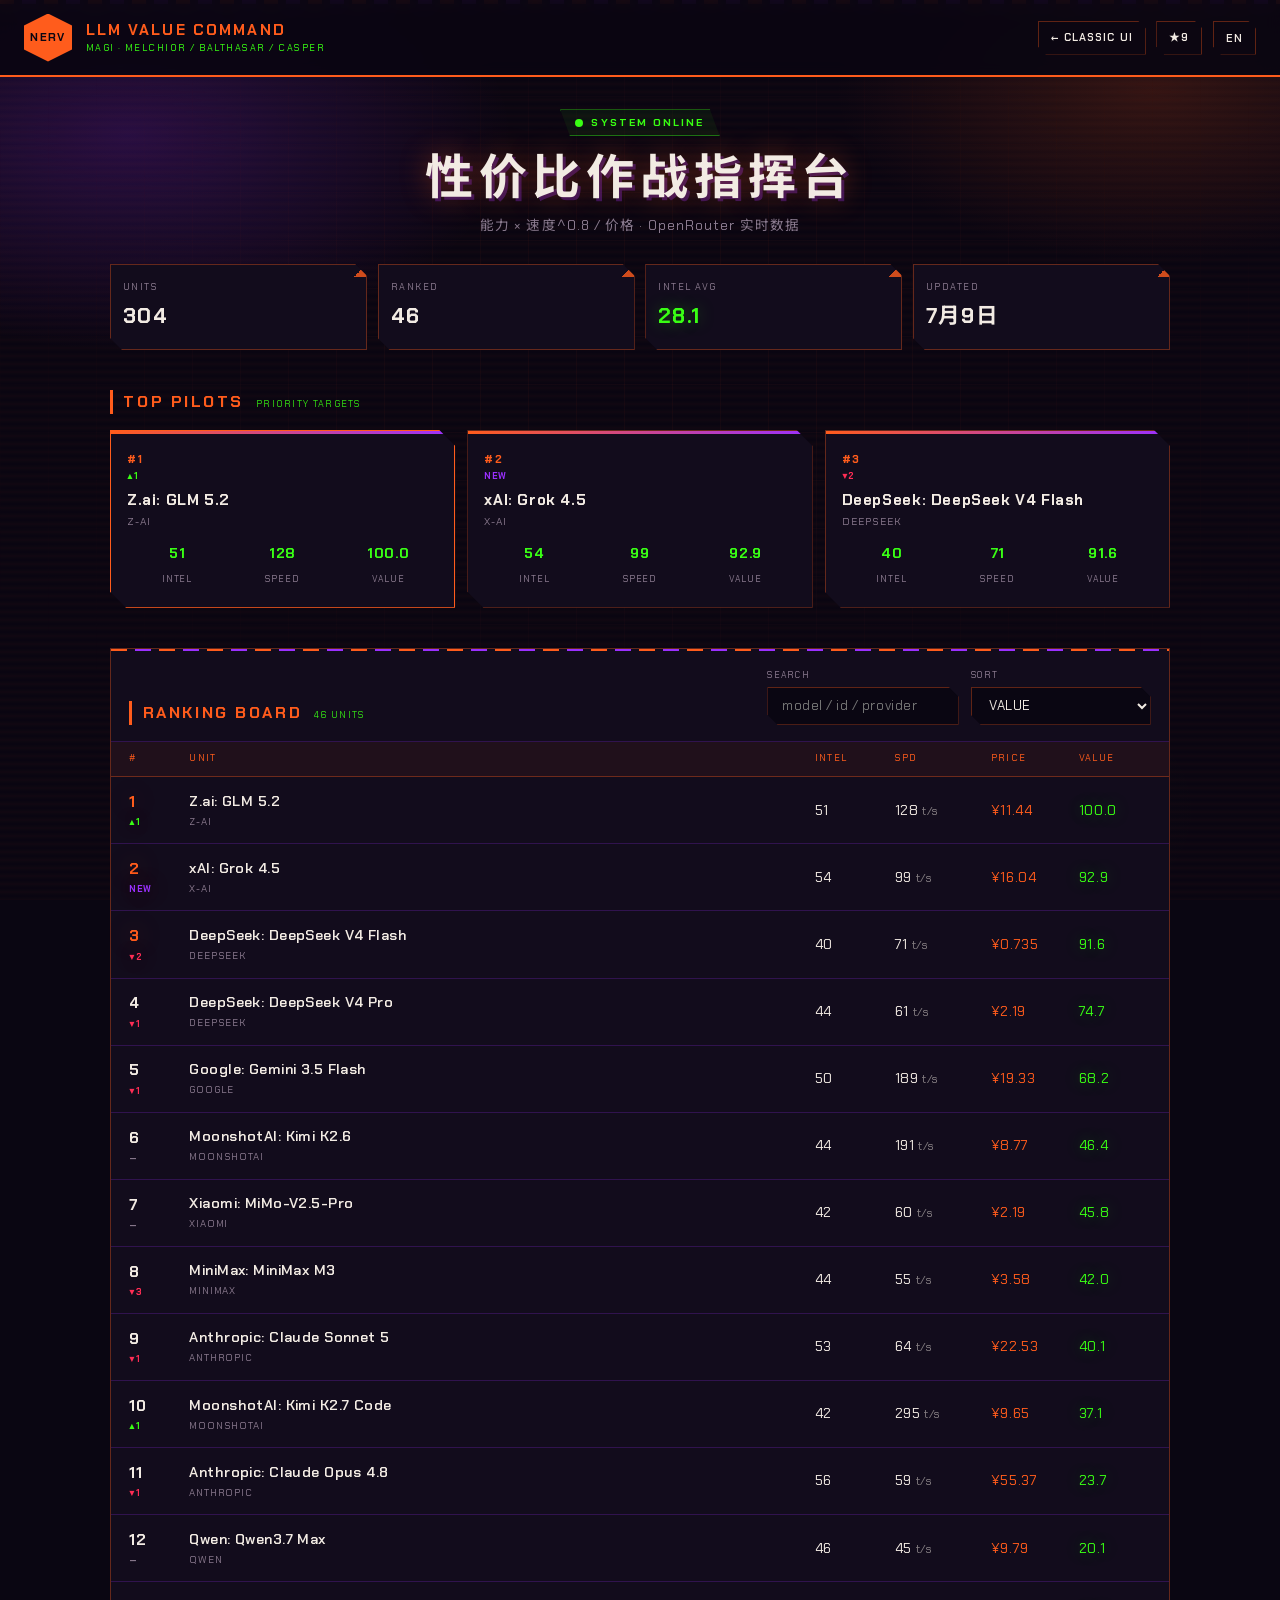
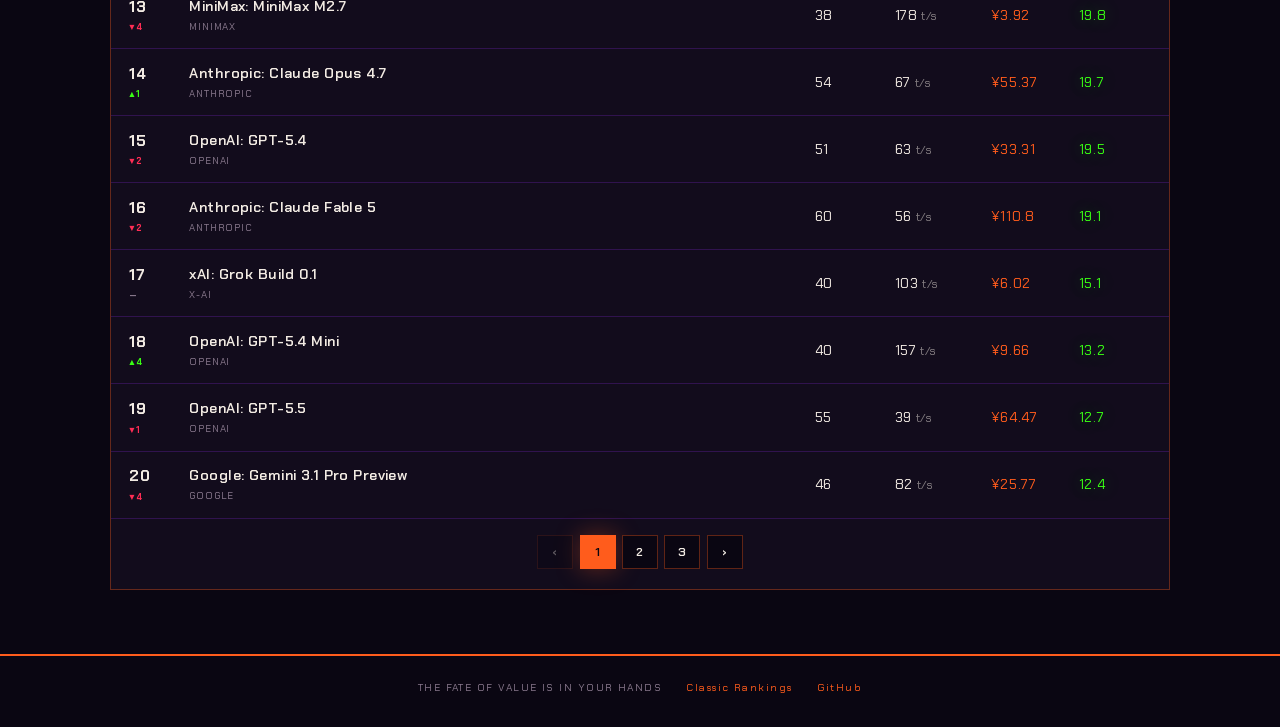
==== eva.html @ 6fa3a133 "Add standalone EVA/NERV command UI for model rankings. Co-authored-by: Cursor <cursoragent@cursor.co" ====
<!DOCTYPE html>
<html lang="zh-CN">
<head>
    <meta charset="UTF-8">
    <meta name="viewport" content="width=device-width, initial-scale=1.0">
    <title>NERV // LLM Value Command | EVA</title>
    <meta name="description" content="EVA / NERV 风格大模型性价比指挥台 — OpenRouter 价格与能力排行。">
    <meta name="theme-color" content="#0a0612">
    <meta name="app-version" content="20250709eva">
    <link rel="preconnect" href="https://fonts.googleapis.com">
    <link rel="preconnect" href="https://fonts.gstatic.com" crossorigin>
    <link href="https://fonts.googleapis.com/css2?family=Chakra+Petch:wght@400;500;600;700&family=Noto+Sans+SC:wght@400;500;600;700&display=swap" rel="stylesheet">
    <link rel="stylesheet" href="css/eva.css?v=20250709eva">
    <link rel="icon" href="data:image/svg+xml,<svg xmlns='http://www.w3.org/2000/svg' viewBox='0 0 32 32'><rect width='32' height='32' fill='%230a0612'/><path d='M4 28 L16 4 L28 28 Z' fill='none' stroke='%23ff5c1c' stroke-width='2'/><circle cx='16' cy='20' r='3' fill='%2339ff14'/></svg>">
</head>
<body>
    <div class="eva-bg" aria-hidden="true">
        <div class="eva-scan"></div>
        <div class="eva-grid"></div>
        <div class="eva-hazard"></div>
    </div>

    <header class="eva-topbar">
        <div class="eva-brand">
            <span class="eva-mark">NERV</span>
            <div class="eva-brand-text">
                <strong>LLM VALUE COMMAND</strong>
                <span>MAGI · MELCHIOR / BALTHASAR / CASPER</span>
            </div>
        </div>
        <div class="eva-topbar-actions">
            <a class="eva-link" href="index.html">← CLASSIC UI</a>
            <a class="eva-link" id="github-star" href="https://github.com/yyh-001/llm-value-rankings" target="_blank" rel="noopener">★ <span id="star-count">—</span></a>
            <button type="button" class="eva-btn-ghost" id="lang-toggle" aria-label="Switch language">EN</button>
        </div>
    </header>

    <main class="eva-main">
        <section class="eva-hero">
            <div class="eva-status">
                <span class="eva-pulse"></span>
                <span id="status-text">SYSTEM ONLINE</span>
            </div>
            <h1 class="eva-title" data-i18n="title">性价比作战指挥台</h1>
            <p class="eva-sub" data-i18n="subtitle">能力 × 速度^0.8 / 价格 · OpenRouter 实时数据</p>

            <div class="eva-stats" id="stats-bar">
                <div class="eva-stat">
                    <span class="eva-stat-label" data-i18n="stat_units">UNITS</span>
                    <span class="eva-stat-value" id="total-models">—</span>
                </div>
                <div class="eva-stat">
                    <span class="eva-stat-label" data-i18n="stat_ranked">RANKED</span>
                    <span class="eva-stat-value" id="ranked-models">—</span>
                </div>
                <div class="eva-stat">
                    <span class="eva-stat-label" data-i18n="stat_avg">INTEL AVG</span>
                    <span class="eva-stat-value accent-green" id="avg-intelligence">—</span>
                </div>
                <div class="eva-stat">
                    <span class="eva-stat-label" data-i18n="stat_updated">UPDATED</span>
                    <span class="eva-stat-value" id="last-updated">—</span>
                </div>
            </div>
        </section>

        <section class="eva-pilots" id="podium-section" hidden>
            <div class="eva-section-head">
                <h2 data-i18n="pilots">TOP PILOTS</h2>
                <span class="eva-section-tag">PRIORITY TARGETS</span>
            </div>
            <div class="eva-podium" id="podium"></div>
        </section>

        <section class="eva-board">
            <div class="eva-board-head">
                <div class="eva-section-head">
                    <h2 data-i18n="board">RANKING BOARD</h2>
                    <span class="eva-section-tag" id="results-count">—</span>
                </div>
                <div class="eva-controls">
                    <label class="eva-search">
                        <span data-i18n="search">SEARCH</span>
                        <input type="search" id="search-input" placeholder="model / id / provider" autocomplete="off">
                    </label>
                    <label class="eva-select">
                        <span data-i18n="sort">SORT</span>
                        <select id="sort-select">
                            <option value="value" data-i18n="sort_value">VALUE</option>
                            <option value="intelligence" data-i18n="sort_intel">INTEL</option>
                            <option value="speed" data-i18n="sort_speed">SPEED</option>
                            <option value="price" data-i18n="sort_price">PRICE</option>
                        </select>
                    </label>
                </div>
            </div>

            <div class="eva-list-head" aria-hidden="true">
                <span>#</span>
                <span data-i18n="col_unit">UNIT</span>
                <span data-i18n="col_intel">INTEL</span>
                <span data-i18n="col_speed">SPD</span>
                <span data-i18n="col_price">PRICE</span>
                <span data-i18n="col_value">VALUE</span>
            </div>
            <div class="eva-list" id="rankings-list">
                <div class="eva-loading" data-i18n="loading">SYNCING MAGI…</div>
            </div>
            <div class="eva-pager" id="pagination"></div>
        </section>
    </main>

    <footer class="eva-footer">
        <span>THE FATE OF VALUE IS IN YOUR HANDS</span>
        <a href="index.html">Classic Rankings</a>
        <a href="https://github.com/yyh-001/llm-value-rankings" target="_blank" rel="noopener">GitHub</a>
    </footer>

    <div class="eva-drawer hidden" id="detail-drawer" role="dialog" aria-modal="true" aria-labelledby="drawer-title">
        <div class="eva-drawer-backdrop" id="drawer-backdrop"></div>
        <aside class="eva-drawer-panel">
            <button type="button" class="eva-drawer-close" id="drawer-close" aria-label="Close">×</button>
            <div id="drawer-body"></div>
        </aside>
    </div>

    <script src="js/eva.js?v=20250709eva"></script>
</body>
</html>
---- css/eva.css ----
/* EVA / NERV Command UI — standalone */

:root {
    --bg: #0a0612;
    --bg-panel: #120c1c;
    --bg-elevated: #1a1228;
    --bg-row: #0e0a16;
    --orange: #ff5c1c;
    --purple: #9b30ff;
    --green: #39ff14;
    --cream: #f2ebe3;
    --muted: #8a7a8e;
    --border: rgba(255, 92, 28, 0.35);
    --border-dim: rgba(155, 48, 255, 0.22);
    --font: 'Chakra Petch', 'Noto Sans SC', sans-serif;
    --glow-orange: 0 0 24px rgba(255, 92, 28, 0.35);
    --glow-green: 0 0 16px rgba(57, 255, 20, 0.35);
}

*, *::before, *::after { box-sizing: border-box; margin: 0; padding: 0; }

html { scroll-behavior: smooth; }

body {
    font-family: var(--font);
    background: var(--bg);
    color: var(--cream);
    min-height: 100vh;
    letter-spacing: 0.04em;
    line-height: 1.5;
    overflow-x: hidden;
}

a { color: var(--orange); text-decoration: none; }
a:hover { color: var(--green); }

button, input, select { font-family: inherit; }

/* —— Background —— */
.eva-bg {
    position: fixed;
    inset: 0;
    z-index: 0;
    pointer-events: none;
    background:
        radial-gradient(ellipse 50% 40% at 10% 15%, rgba(155, 48, 255, 0.2), transparent 60%),
        radial-gradient(ellipse 45% 35% at 90% 10%, rgba(255, 92, 28, 0.16), transparent 55%),
        radial-gradient(ellipse 40% 30% at 70% 90%, rgba(57, 255, 20, 0.05), transparent 60%);
}

.eva-grid {
    position: absolute;
    inset: 0;
    background-image:
        linear-gradient(rgba(255, 92, 28, 0.04) 1px, transparent 1px),
        linear-gradient(90deg, rgba(255, 92, 28, 0.04) 1px, transparent 1px);
    background-size: 48px 48px;
    mask-image: radial-gradient(ellipse 80% 70% at 50% 40%, #000 20%, transparent 75%);
}

.eva-hazard {
    position: absolute;
    top: 0;
    left: 0;
    right: 0;
    height: 4px;
    background: repeating-linear-gradient(
        90deg,
        var(--orange) 0 14px,
        transparent 14px 22px,
        var(--purple) 22px 36px,
        transparent 36px 44px
    );
}

.eva-scan {
    position: absolute;
    inset: 0;
    background: linear-gradient(
        180deg,
        transparent 0%,
        rgba(255, 92, 28, 0.06) 50%,
        transparent 100%
    );
    background-size: 100% 8px;
    animation: scanMove 7s linear infinite;
    opacity: 0.5;
}

@keyframes scanMove {
    from { transform: translateY(-100%); }
    to { transform: translateY(100vh); }
}

@keyframes pulse {
    0%, 100% { opacity: 1; box-shadow: 0 0 0 0 rgba(57, 255, 20, 0.5); }
    50% { opacity: 0.7; box-shadow: 0 0 0 6px rgba(57, 255, 20, 0); }
}

@keyframes flicker {
    0%, 100%, 92%, 94%, 97% { opacity: 1; }
    93% { opacity: 0.65; }
    96% { opacity: 0.8; }
}

/* —— Topbar —— */
.eva-topbar {
    position: sticky;
    top: 0;
    z-index: 50;
    display: flex;
    align-items: center;
    justify-content: space-between;
    gap: 1rem;
    padding: 0.85rem 1.5rem;
    background: rgba(10, 6, 18, 0.92);
    border-bottom: 2px solid var(--orange);
    backdrop-filter: blur(8px);
}

.eva-brand {
    display: flex;
    align-items: center;
    gap: 0.85rem;
    min-width: 0;
}

.eva-mark {
    flex-shrink: 0;
    display: grid;
    place-items: center;
    width: 48px;
    height: 48px;
    font-weight: 700;
    font-size: 0.7rem;
    letter-spacing: 0.12em;
    color: #0a0612;
    background: var(--orange);
    clip-path: polygon(50% 0%, 100% 25%, 100% 75%, 50% 100%, 0% 75%, 0% 25%);
    animation: flicker 8s ease-in-out infinite;
}

.eva-brand-text {
    display: flex;
    flex-direction: column;
    min-width: 0;
}

.eva-brand-text strong {
    font-size: 0.95rem;
    letter-spacing: 0.14em;
    color: var(--orange);
    white-space: nowrap;
    overflow: hidden;
    text-overflow: ellipsis;
}

.eva-brand-text span {
    font-size: 0.58rem;
    letter-spacing: 0.16em;
    color: var(--green);
    text-transform: uppercase;
}

.eva-topbar-actions {
    display: flex;
    align-items: center;
    gap: 0.65rem;
    flex-shrink: 0;
}

.eva-link,
.eva-btn-ghost {
    display: inline-flex;
    align-items: center;
    height: 34px;
    padding: 0 0.75rem;
    font-size: 0.68rem;
    font-weight: 600;
    letter-spacing: 0.1em;
    text-transform: uppercase;
    color: var(--cream);
    background: transparent;
    border: 1px solid var(--border);
    cursor: pointer;
    clip-path: polygon(0 0, calc(100% - 8px) 0, 100% 8px, 100% 100%, 8px 100%, 0 calc(100% - 8px));
    transition: border-color 0.2s, color 0.2s, background 0.2s, box-shadow 0.2s;
}

.eva-link:hover,
.eva-btn-ghost:hover {
    border-color: var(--orange);
    color: var(--orange);
    box-shadow: var(--glow-orange);
}

/* —— Main —— */
.eva-main {
    position: relative;
    z-index: 1;
    max-width: 1100px;
    margin: 0 auto;
    padding: 2rem 1.25rem 4rem;
}

.eva-hero {
    text-align: center;
    margin-bottom: 2.5rem;
}

.eva-status {
    display: inline-flex;
    align-items: center;
    gap: 0.5rem;
    margin-bottom: 1rem;
    padding: 0.3rem 0.9rem;
    font-size: 0.65rem;
    font-weight: 700;
    letter-spacing: 0.2em;
    color: var(--green);
    border: 1px solid rgba(57, 255, 20, 0.4);
    background: rgba(57, 255, 20, 0.06);
    clip-path: polygon(0 0, calc(100% - 10px) 0, 100% 100%, 10px 100%);
}

.eva-pulse {
    width: 8px;
    height: 8px;
    border-radius: 50%;
    background: var(--green);
    animation: pulse 1.6s ease-in-out infinite;
}

.eva-title {
    font-size: clamp(1.8rem, 5vw, 3rem);
    font-weight: 700;
    letter-spacing: 0.12em;
    text-transform: uppercase;
    line-height: 1.1;
    text-shadow: 0 0 28px rgba(255, 92, 28, 0.4), 3px 3px 0 rgba(155, 48, 255, 0.3);
    margin-bottom: 0.65rem;
}

.eva-sub {
    color: var(--muted);
    font-size: 0.85rem;
    letter-spacing: 0.08em;
    margin-bottom: 1.75rem;
}

.eva-stats {
    display: grid;
    grid-template-columns: repeat(4, 1fr);
    gap: 0.65rem;
}

.eva-stat {
    position: relative;
    padding: 1rem 0.75rem;
    background: var(--bg-panel);
    border: 1px solid var(--border);
    clip-path: polygon(0 0, calc(100% - 12px) 0, 100% 12px, 100% 100%, 12px 100%, 0 calc(100% - 12px));
    text-align: left;
}

.eva-stat::after {
    content: '';
    position: absolute;
    top: 0;
    right: 0;
    width: 12px;
    height: 12px;
    background: linear-gradient(135deg, transparent 50%, var(--orange) 50%);
    opacity: 0.8;
}

.eva-stat-label {
    display: block;
    font-size: 0.58rem;
    letter-spacing: 0.16em;
    color: var(--muted);
    margin-bottom: 0.35rem;
}

.eva-stat-value {
    font-size: 1.35rem;
    font-weight: 700;
    letter-spacing: 0.06em;
    color: var(--cream);
}

.eva-stat-value.accent-green {
    color: var(--green);
    text-shadow: var(--glow-green);
}

/* —— Sections —— */
.eva-section-head {
    display: flex;
    align-items: baseline;
    gap: 0.75rem;
    margin-bottom: 1rem;
    flex-wrap: wrap;
}

.eva-section-head h2 {
    font-size: 1rem;
    letter-spacing: 0.16em;
    color: var(--orange);
    border-left: 3px solid var(--orange);
    padding-left: 0.65rem;
}

.eva-section-tag {
    font-size: 0.58rem;
    letter-spacing: 0.14em;
    color: var(--green);
    opacity: 0.85;
}

.eva-pilots {
    margin-bottom: 2.5rem;
}

.eva-podium {
    display: grid;
    grid-template-columns: repeat(3, 1fr);
    gap: 0.75rem;
}

.eva-pilot {
    position: relative;
    padding: 1.25rem 1rem 1.1rem;
    background: var(--bg-panel);
    border: 1px solid var(--border);
    cursor: pointer;
    clip-path: polygon(0 0, calc(100% - 16px) 0, 100% 16px, 100% 100%, 16px 100%, 0 calc(100% - 16px));
    transition: transform 0.25s, border-color 0.25s, box-shadow 0.25s;
}

.eva-pilot::before {
    content: '';
    position: absolute;
    top: 0;
    left: 0;
    right: 0;
    height: 3px;
    background: linear-gradient(90deg, var(--orange), var(--purple));
}

.eva-pilot:hover {
    transform: translateY(-3px);
    border-color: var(--orange);
    box-shadow: var(--glow-orange);
}

.eva-pilot.place-1 {
    border-color: var(--orange);
    box-shadow: var(--glow-orange);
}

.eva-pilot-rank {
    font-size: 0.7rem;
    font-weight: 700;
    letter-spacing: 0.14em;
    color: var(--orange);
    margin-bottom: 0.5rem;
}

.eva-pilot-name {
    font-size: 0.95rem;
    font-weight: 700;
    letter-spacing: 0.04em;
    margin-bottom: 0.25rem;
    line-height: 1.25;
}

.eva-pilot-provider {
    font-size: 0.65rem;
    color: var(--muted);
    letter-spacing: 0.1em;
    text-transform: uppercase;
    margin-bottom: 0.85rem;
}

.eva-pilot-metrics {
    display: grid;
    grid-template-columns: repeat(3, 1fr);
    gap: 0.35rem;
}

.eva-pilot-metric {
    text-align: center;
}

.eva-pilot-metric b {
    display: block;
    font-size: 0.9rem;
    color: var(--green);
}

.eva-pilot-metric span {
    font-size: 0.55rem;
    letter-spacing: 0.1em;
    color: var(--muted);
}

/* —— Board —— */
.eva-board {
    background: var(--bg-panel);
    border: 1px solid var(--border);
    position: relative;
}

.eva-board::before {
    content: '';
    position: absolute;
    top: 0;
    left: 0;
    right: 0;
    height: 2px;
    background: repeating-linear-gradient(
        90deg,
        var(--orange) 0 16px,
        transparent 16px 24px,
        var(--purple) 24px 40px,
        transparent 40px 48px
    );
}

.eva-board-head {
    display: flex;
    flex-wrap: wrap;
    align-items: flex-end;
    justify-content: space-between;
    gap: 1rem;
    padding: 1.25rem 1.15rem 1rem;
    border-bottom: 1px solid var(--border-dim);
}

.eva-board-head .eva-section-head {
    margin-bottom: 0;
}

.eva-controls {
    display: flex;
    flex-wrap: wrap;
    gap: 0.75rem;
}

.eva-search,
.eva-select {
    display: flex;
    flex-direction: column;
    gap: 0.3rem;
    font-size: 0.55rem;
    letter-spacing: 0.14em;
    color: var(--muted);
}

.eva-search input,
.eva-select select {
    height: 38px;
    min-width: 180px;
    padding: 0 0.85rem;
    color: var(--cream);
    background: var(--bg);
    border: 1px solid var(--border);
    outline: none;
    letter-spacing: 0.04em;
    clip-path: polygon(0 0, calc(100% - 10px) 0, 100% 10px, 100% 100%, 10px 100%, 0 calc(100% - 10px));
}

.eva-search input:focus,
.eva-select select:focus {
    border-color: var(--orange);
    box-shadow: var(--glow-orange);
}

.eva-select select option {
    background: #120c1c;
    color: #f2ebe3;
}

.eva-list-head {
    display: grid;
    grid-template-columns: 52px 1fr 72px 88px 80px 72px;
    gap: 0.5rem;
    padding: 0.65rem 1.15rem;
    font-size: 0.58rem;
    letter-spacing: 0.14em;
    color: var(--orange);
    background: rgba(255, 92, 28, 0.06);
    border-bottom: 1px solid var(--border);
}

.eva-list {
    min-height: 200px;
}

.eva-loading,
.eva-empty,
.eva-error {
    padding: 3rem 1.5rem;
    text-align: center;
    letter-spacing: 0.16em;
    color: var(--muted);
}

.eva-error { color: #ff2d55; }

.eva-row {
    display: grid;
    grid-template-columns: 52px 1fr 72px 88px 80px 72px;
    gap: 0.5rem;
    align-items: center;
    padding: 0.85rem 1.15rem;
    border-bottom: 1px solid var(--border-dim);
    cursor: pointer;
    transition: background 0.2s;
}

.eva-row:hover {
    background: rgba(255, 92, 28, 0.07);
}

.eva-row-rank {
    font-weight: 700;
    font-size: 0.95rem;
    color: var(--cream);
}

.eva-row-rank.top {
    color: var(--orange);
    text-shadow: var(--glow-orange);
}

.eva-row-change {
    display: block;
    font-size: 0.55rem;
    letter-spacing: 0.06em;
    margin-top: 0.15rem;
}

.eva-row-change.up { color: var(--green); }
.eva-row-change.down { color: #ff2d55; }
.eva-row-change.same { color: var(--muted); }
.eva-row-change.new {
    color: var(--purple);
    font-weight: 700;
}

.eva-row-unit {
    min-width: 0;
}

.eva-row-name {
    font-weight: 600;
    font-size: 0.9rem;
    letter-spacing: 0.03em;
    white-space: nowrap;
    overflow: hidden;
    text-overflow: ellipsis;
}

.eva-row-meta {
    font-size: 0.62rem;
    color: var(--muted);
    letter-spacing: 0.08em;
    text-transform: uppercase;
    margin-top: 0.15rem;
}

.eva-row-num {
    font-variant-numeric: tabular-nums;
    font-size: 0.88rem;
}

.eva-row-num.green {
    color: var(--green);
    text-shadow: var(--glow-green);
}

.eva-row-num.orange { color: var(--orange); }

.eva-pager {
    display: flex;
    flex-wrap: wrap;
    justify-content: center;
    gap: 0.4rem;
    padding: 1rem 1.15rem 1.25rem;
}

.eva-page-btn {
    min-width: 36px;
    height: 34px;
    padding: 0 0.55rem;
    font-size: 0.75rem;
    font-weight: 600;
    letter-spacing: 0.06em;
    color: var(--cream);
    background: var(--bg);
    border: 1px solid var(--border);
    cursor: pointer;
    transition: background 0.2s, border-color 0.2s, color 0.2s;
}

.eva-page-btn:hover:not(:disabled) {
    border-color: var(--orange);
    color: var(--orange);
}

.eva-page-btn.active {
    background: var(--orange);
    border-color: var(--orange);
    color: #0a0612;
    box-shadow: var(--glow-orange);
}

.eva-page-btn:disabled {
    opacity: 0.35;
    cursor: not-allowed;
}

/* —— Drawer —— */
.eva-drawer {
    position: fixed;
    inset: 0;
    z-index: 100;
    display: flex;
    justify-content: flex-end;
}

.eva-drawer.hidden { display: none; }

.eva-drawer-backdrop {
    position: absolute;
    inset: 0;
    background: rgba(10, 6, 18, 0.75);
}

.eva-drawer-panel {
    position: relative;
    z-index: 1;
    width: min(440px, 100%);
    height: 100%;
    overflow-y: auto;
    background: var(--bg-elevated);
    border-left: 2px solid var(--orange);
    padding: 1.5rem 1.25rem 2rem;
    animation: drawerIn 0.28s ease;
}

@keyframes drawerIn {
    from { transform: translateX(100%); }
    to { transform: translateX(0); }
}

.eva-drawer-close {
    position: absolute;
    top: 0.75rem;
    right: 0.85rem;
    width: 36px;
    height: 36px;
    font-size: 1.4rem;
    line-height: 1;
    color: var(--cream);
    background: transparent;
    border: 1px solid var(--border);
    cursor: pointer;
}

.eva-drawer-close:hover {
    color: var(--orange);
    border-color: var(--orange);
}

.eva-detail-rank {
    display: inline-block;
    margin-bottom: 0.75rem;
    padding: 0.25rem 0.7rem;
    font-size: 0.7rem;
    font-weight: 700;
    letter-spacing: 0.14em;
    color: #0a0612;
    background: var(--orange);
    clip-path: polygon(0 0, calc(100% - 8px) 0, 100% 100%, 8px 100%);
}

.eva-detail-title {
    font-size: 1.35rem;
    letter-spacing: 0.06em;
    line-height: 1.2;
    margin-bottom: 0.35rem;
    padding-right: 2rem;
}

.eva-detail-id {
    display: block;
    font-size: 0.72rem;
    color: var(--muted);
    margin-bottom: 0.5rem;
    word-break: break-all;
}

.eva-detail-provider {
    display: inline-block;
    margin-bottom: 1.25rem;
    padding: 0.2rem 0.55rem;
    font-size: 0.62rem;
    letter-spacing: 0.1em;
    text-transform: uppercase;
    border: 1px solid var(--border-dim);
    color: var(--muted);
}

.eva-detail-value {
    display: flex;
    align-items: baseline;
    gap: 0.75rem;
    margin-bottom: 1.25rem;
    padding: 0.85rem 1rem;
    background: rgba(57, 255, 20, 0.06);
    border: 1px solid rgba(57, 255, 20, 0.35);
}

.eva-detail-value span {
    font-size: 0.6rem;
    letter-spacing: 0.14em;
    color: var(--muted);
}

.eva-detail-value strong {
    font-size: 1.8rem;
    color: var(--green);
    text-shadow: var(--glow-green);
}

.eva-detail-grid {
    display: grid;
    grid-template-columns: 1fr 1fr;
    gap: 0.55rem;
    margin-bottom: 1.25rem;
}

.eva-detail-cell {
    padding: 0.7rem 0.75rem;
    background: var(--bg-panel);
    border: 1px solid var(--border-dim);
    clip-path: polygon(0 0, calc(100% - 8px) 0, 100% 8px, 100% 100%, 8px 100%, 0 calc(100% - 8px));
}

.eva-detail-cell span {
    display: block;
    font-size: 0.55rem;
    letter-spacing: 0.12em;
    color: var(--muted);
    margin-bottom: 0.25rem;
}

.eva-detail-cell b {
    font-size: 0.95rem;
    font-weight: 600;
}

.eva-detail-desc {
    font-size: 0.82rem;
    color: var(--muted);
    line-height: 1.65;
    margin-bottom: 1.25rem;
}

.eva-detail-actions {
    display: flex;
    flex-direction: column;
    gap: 0.55rem;
}

.eva-cta {
    display: inline-flex;
    align-items: center;
    justify-content: center;
    height: 42px;
    padding: 0 1rem;
    font-size: 0.75rem;
    font-weight: 700;
    letter-spacing: 0.12em;
    text-transform: uppercase;
    color: #0a0612;
    background: var(--orange);
    border: 1px solid var(--orange);
    clip-path: polygon(0 0, calc(100% - 10px) 0, 100% 10px, 100% 100%, 10px 100%, 0 calc(100% - 10px));
    transition: background 0.2s, box-shadow 0.2s;
}

.eva-cta:hover {
    background: var(--purple);
    border-color: var(--purple);
    color: var(--cream);
    box-shadow: 0 0 24px rgba(155, 48, 255, 0.4);
}

/* —— Footer —— */
.eva-footer {
    position: relative;
    z-index: 1;
    display: flex;
    flex-wrap: wrap;
    justify-content: center;
    gap: 1rem 1.5rem;
    padding: 1.5rem 1.25rem 2rem;
    border-top: 2px solid var(--orange);
    font-size: 0.65rem;
    letter-spacing: 0.14em;
    color: var(--muted);
    text-align: center;
}

/* —— Responsive —— */
@media (max-width: 860px) {
    .eva-list-head { display: none; }

    .eva-row {
        grid-template-columns: 44px 1fr auto;
        grid-template-areas:
            "rank unit value"
            "rank metrics metrics";
        gap: 0.35rem 0.65rem;
        padding: 0.9rem 1rem;
    }

    .eva-row > :nth-child(1) { grid-area: rank; }
    .eva-row > :nth-child(2) { grid-area: unit; }
    .eva-row > :nth-child(3),
    .eva-row > :nth-child(4),
    .eva-row > :nth-child(5) {
        display: none;
    }
    .eva-row > :nth-child(6) { grid-area: value; text-align: right; }

    .eva-row::after {
        content: attr(data-metrics);
        grid-area: metrics;
        font-size: 0.65rem;
        color: var(--muted);
        letter-spacing: 0.06em;
    }

    .eva-podium {
        grid-template-columns: 1fr;
    }

    .eva-stats {
        grid-template-columns: 1fr 1fr;
    }
}

@media (max-width: 560px) {
    .eva-topbar {
        padding: 0.7rem 0.85rem;
    }

    .eva-brand-text span { display: none; }

    .eva-mark {
        width: 40px;
        height: 40px;
        font-size: 0.6rem;
    }

    .eva-search input,
    .eva-select select {
        min-width: 0;
        width: 100%;
    }

    .eva-controls {
        width: 100%;
    }

    .eva-search,
    .eva-select {
        flex: 1;
        min-width: 120px;
    }
}

@media (prefers-reduced-motion: reduce) {
    .eva-scan,
    .eva-pulse,
    .eva-mark,
    .eva-drawer-panel {
        animation: none !important;
    }
}
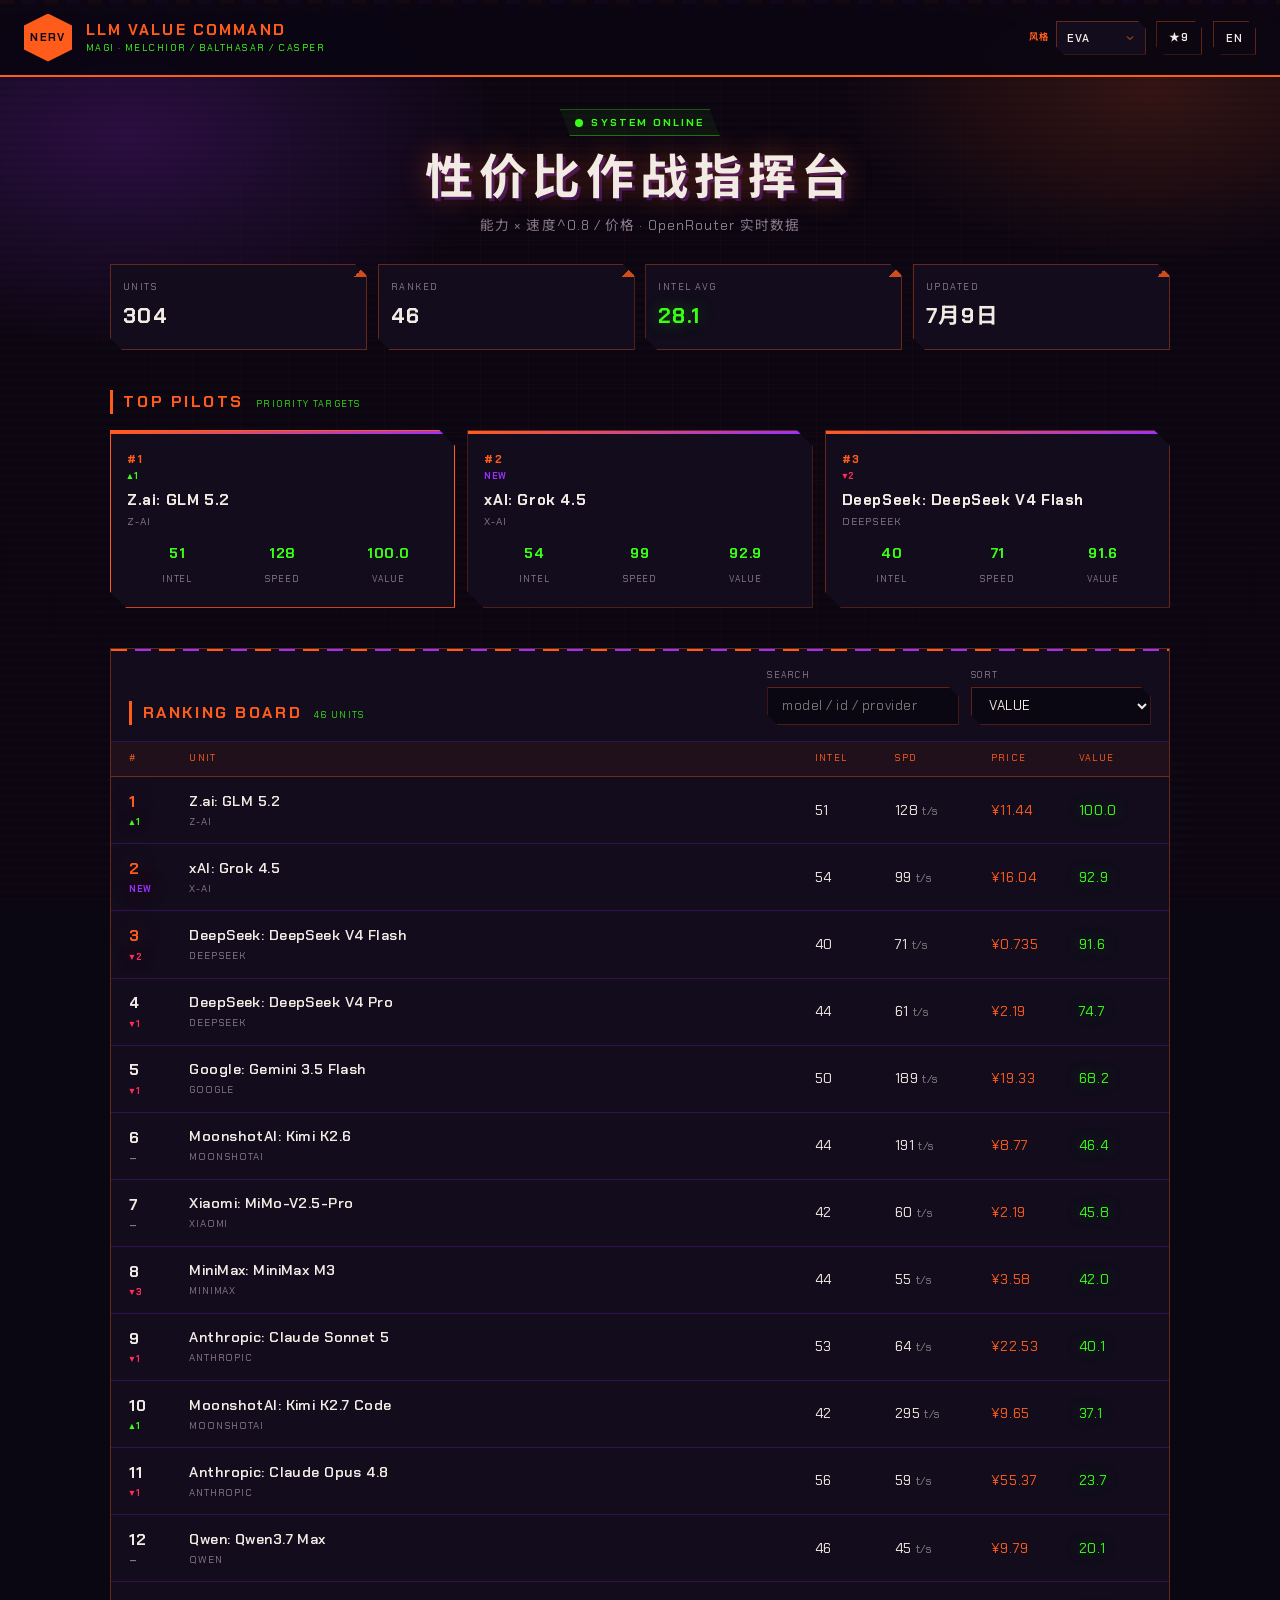
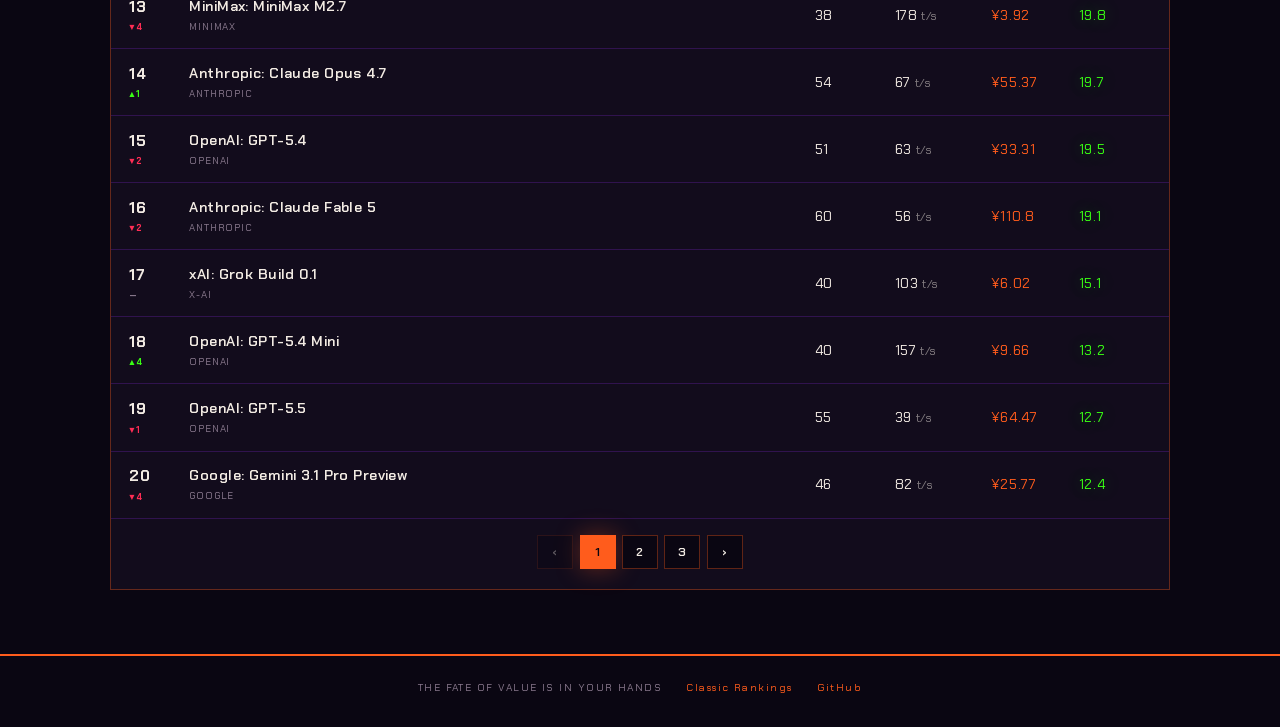
==== commit 7b821fae: "Keep a persistent UI style switcher on the EVA page. Co-authored-by: Cursor <cursoragent@cursor.com>" ====
--- a/eva.html
+++ b/eva.html
@@ -10,7 +10,7 @@
     <link rel="preconnect" href="https://fonts.googleapis.com">
     <link rel="preconnect" href="https://fonts.gstatic.com" crossorigin>
     <link href="https://fonts.googleapis.com/css2?family=Chakra+Petch:wght@400;500;600;700&family=Noto+Sans+SC:wght@400;500;600;700&display=swap" rel="stylesheet">
-    <link rel="stylesheet" href="css/eva.css?v=20250709eva">
+    <link rel="stylesheet" href="css/eva.css?v=20250709eva2">
     <link rel="icon" href="data:image/svg+xml,<svg xmlns='http://www.w3.org/2000/svg' viewBox='0 0 32 32'><rect width='32' height='32' fill='%230a0612'/><path d='M4 28 L16 4 L28 28 Z' fill='none' stroke='%23ff5c1c' stroke-width='2'/><circle cx='16' cy='20' r='3' fill='%2339ff14'/></svg>">
 </head>
 <body>
@@ -29,7 +29,17 @@
             </div>
         </div>
         <div class="eva-topbar-actions">
-            <a class="eva-link" href="index.html">← CLASSIC UI</a>
+            <div class="eva-style-switcher">
+                <label class="eva-style-label" for="style-select" data-i18n="style_label">UI</label>
+                <select id="style-select" class="eva-style-select" aria-label="Switch visual style">
+                    <option value="classic" data-i18n="style_classic">经典</option>
+                    <option value="spacex" data-i18n="style_spacex">SpaceX</option>
+                    <option value="editorial" data-i18n="style_editorial">极简</option>
+                    <option value="apple" data-i18n="style_apple">Apple</option>
+                    <option value="aurora" data-i18n="style_aurora">Aurora</option>
+                    <option value="eva" data-i18n="style_eva" selected>EVA</option>
+                </select>
+            </div>
             <a class="eva-link" id="github-star" href="https://github.com/yyh-001/llm-value-rankings" target="_blank" rel="noopener">★ <span id="star-count">—</span></a>
             <button type="button" class="eva-btn-ghost" id="lang-toggle" aria-label="Switch language">EN</button>
         </div>
@@ -124,6 +134,6 @@
         </aside>
     </div>
 
-    <script src="js/eva.js?v=20250709eva"></script>
+    <script src="js/eva.js?v=20250709eva2"></script>
 </body>
 </html>
--- a/css/eva.css
+++ b/css/eva.css
@@ -167,6 +167,53 @@
     align-items: center;
     gap: 0.65rem;
     flex-shrink: 0;
+}
+
+.eva-style-switcher {
+    display: flex;
+    align-items: center;
+    gap: 0.4rem;
+}
+
+.eva-style-label {
+    font-size: 0.58rem;
+    font-weight: 700;
+    letter-spacing: 0.14em;
+    text-transform: uppercase;
+    color: var(--orange);
+}
+
+.eva-style-select {
+    height: 34px;
+    max-width: 110px;
+    padding: 0 1.6rem 0 0.65rem;
+    font-size: 0.68rem;
+    font-weight: 600;
+    letter-spacing: 0.08em;
+    text-transform: uppercase;
+    color: var(--cream);
+    background-color: var(--bg-panel);
+    background-image: url("data:image/svg+xml,%3Csvg xmlns='http://www.w3.org/2000/svg' width='12' height='12' viewBox='0 0 24 24' fill='none' stroke='%23ff5c1c' stroke-width='2'%3E%3Cpath d='M6 9l6 6 6-6'/%3E%3C/svg%3E");
+    background-repeat: no-repeat;
+    background-position: right 0.55rem center;
+    border: 1px solid var(--border);
+    outline: none;
+    appearance: none;
+    -webkit-appearance: none;
+    cursor: pointer;
+    clip-path: polygon(0 0, calc(100% - 8px) 0, 100% 8px, 100% 100%, 8px 100%, 0 calc(100% - 8px));
+    transition: border-color 0.2s, box-shadow 0.2s;
+}
+
+.eva-style-select:hover,
+.eva-style-select:focus {
+    border-color: var(--orange);
+    box-shadow: var(--glow-orange);
+}
+
+.eva-style-select option {
+    background: #120c1c;
+    color: #f2ebe3;
 }
 
 .eva-link,
@@ -862,6 +909,14 @@
 
     .eva-brand-text span { display: none; }
 
+    .eva-style-label { display: none; }
+
+    .eva-style-select {
+        max-width: 88px;
+        font-size: 0.62rem;
+        padding: 0 1.4rem 0 0.5rem;
+    }
+
     .eva-mark {
         width: 40px;
         height: 40px;
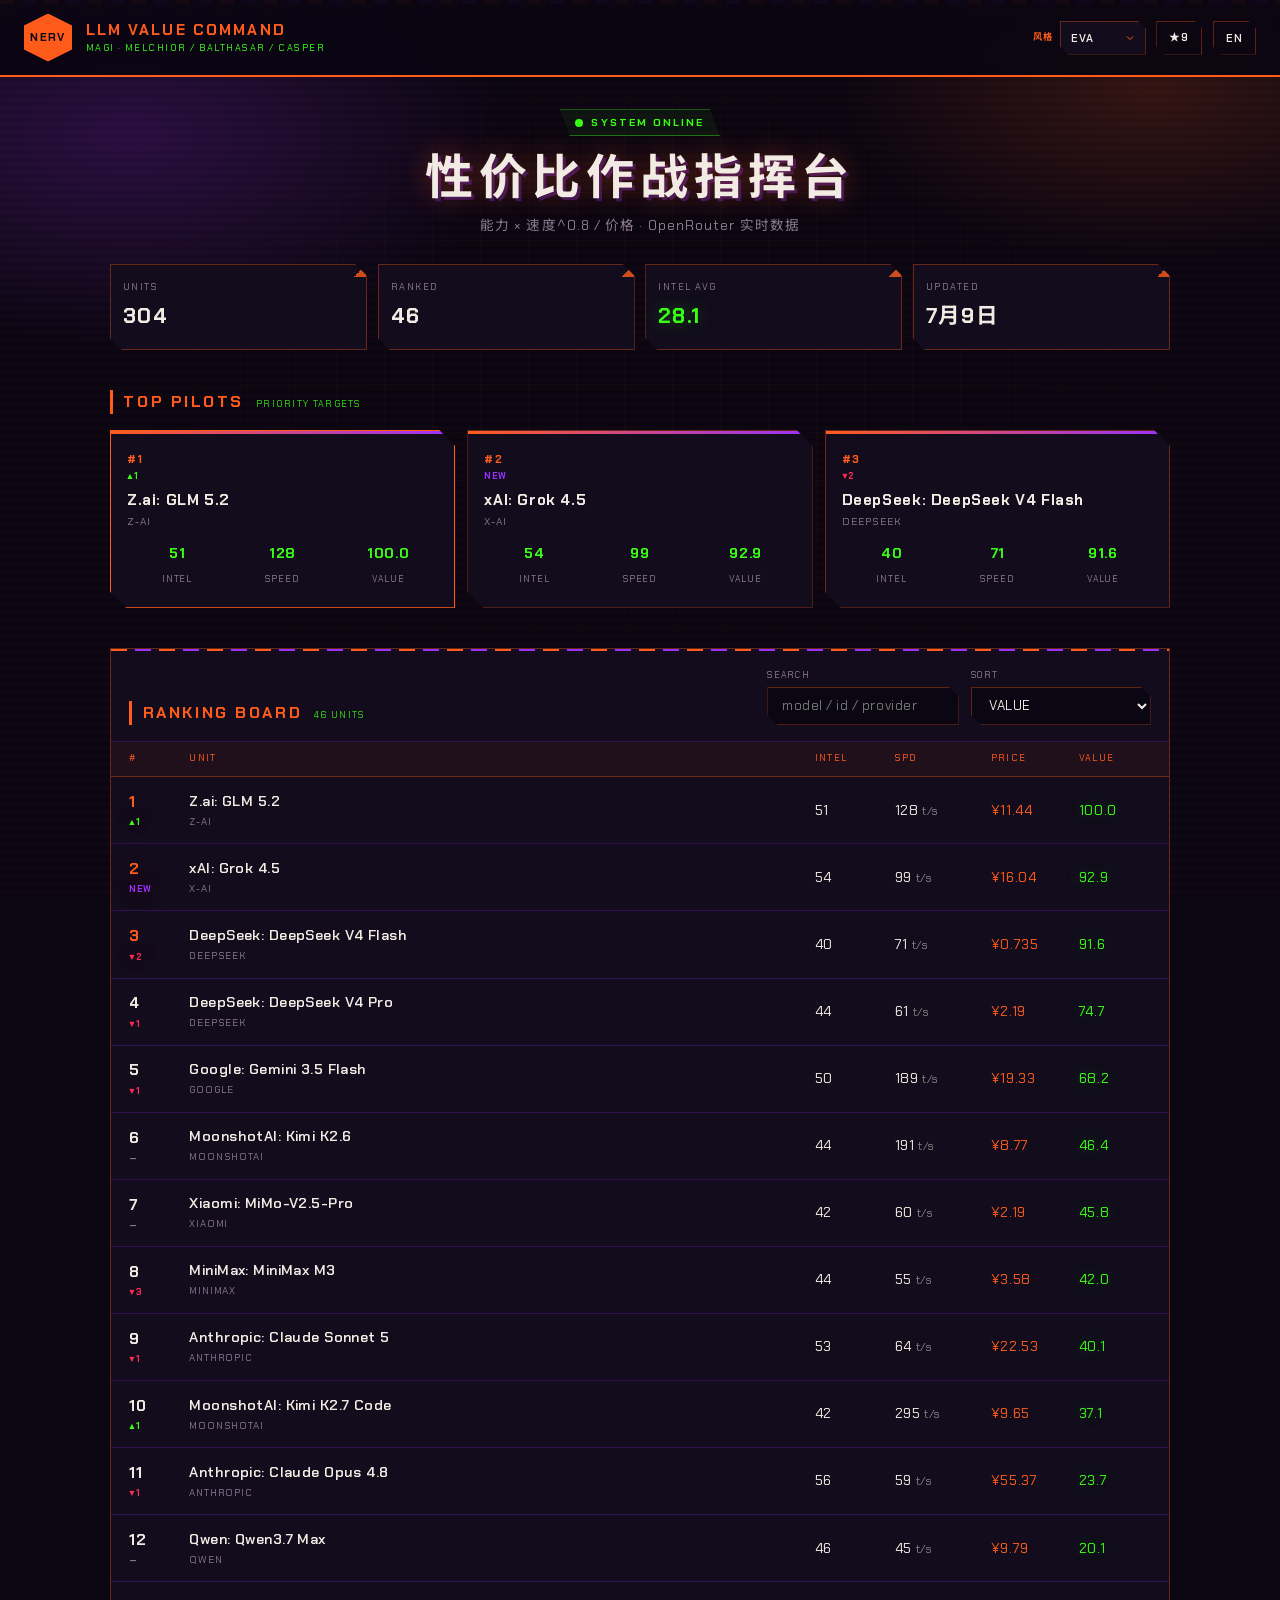
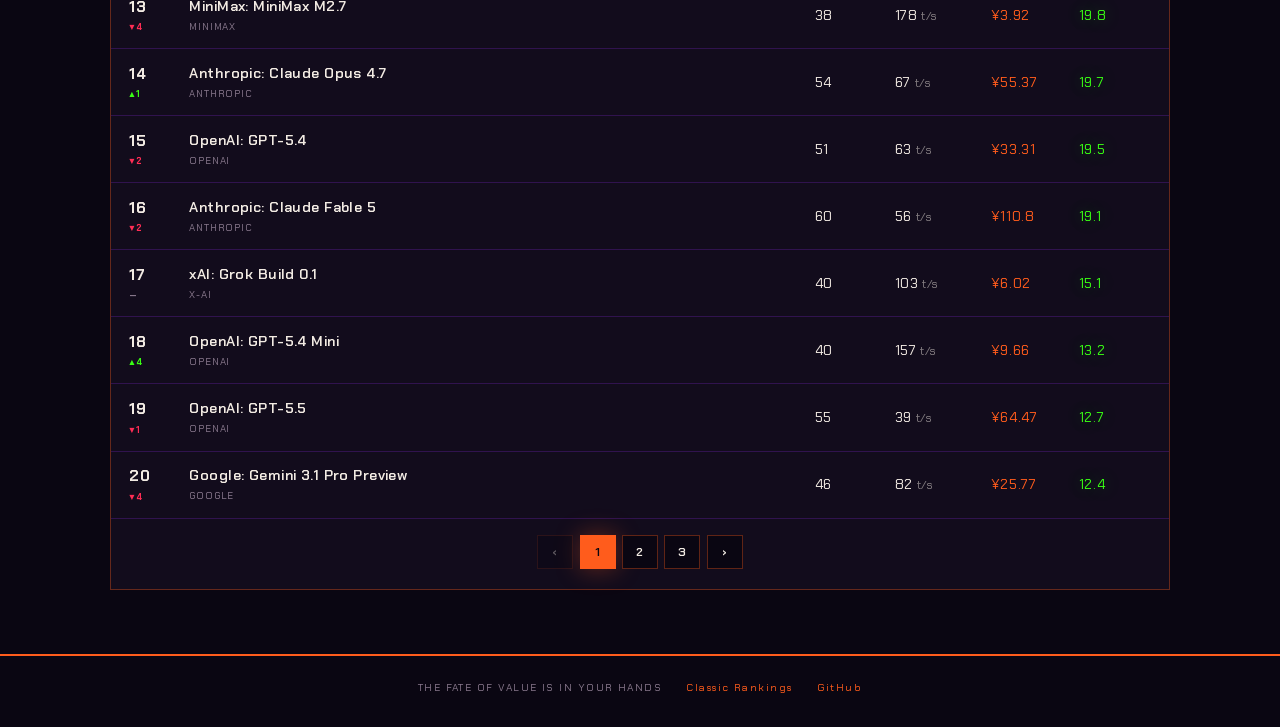
==== commit 1f4e9c1e: "Remove Aurora style to cut heavy motion and CSS. Co-authored-by: Cursor <cursoragent@cursor.com>" ====
--- a/eva.html
+++ b/eva.html
@@ -36,7 +36,6 @@
                     <option value="spacex" data-i18n="style_spacex">SpaceX</option>
                     <option value="editorial" data-i18n="style_editorial">极简</option>
                     <option value="apple" data-i18n="style_apple">Apple</option>
-                    <option value="aurora" data-i18n="style_aurora">Aurora</option>
                     <option value="eva" data-i18n="style_eva" selected>EVA</option>
                 </select>
             </div>
@@ -134,6 +133,6 @@
         </aside>
     </div>
 
-    <script src="js/eva.js?v=20250709eva2"></script>
+    <script src="js/eva.js?v=20250709eva5"></script>
 </body>
 </html>
